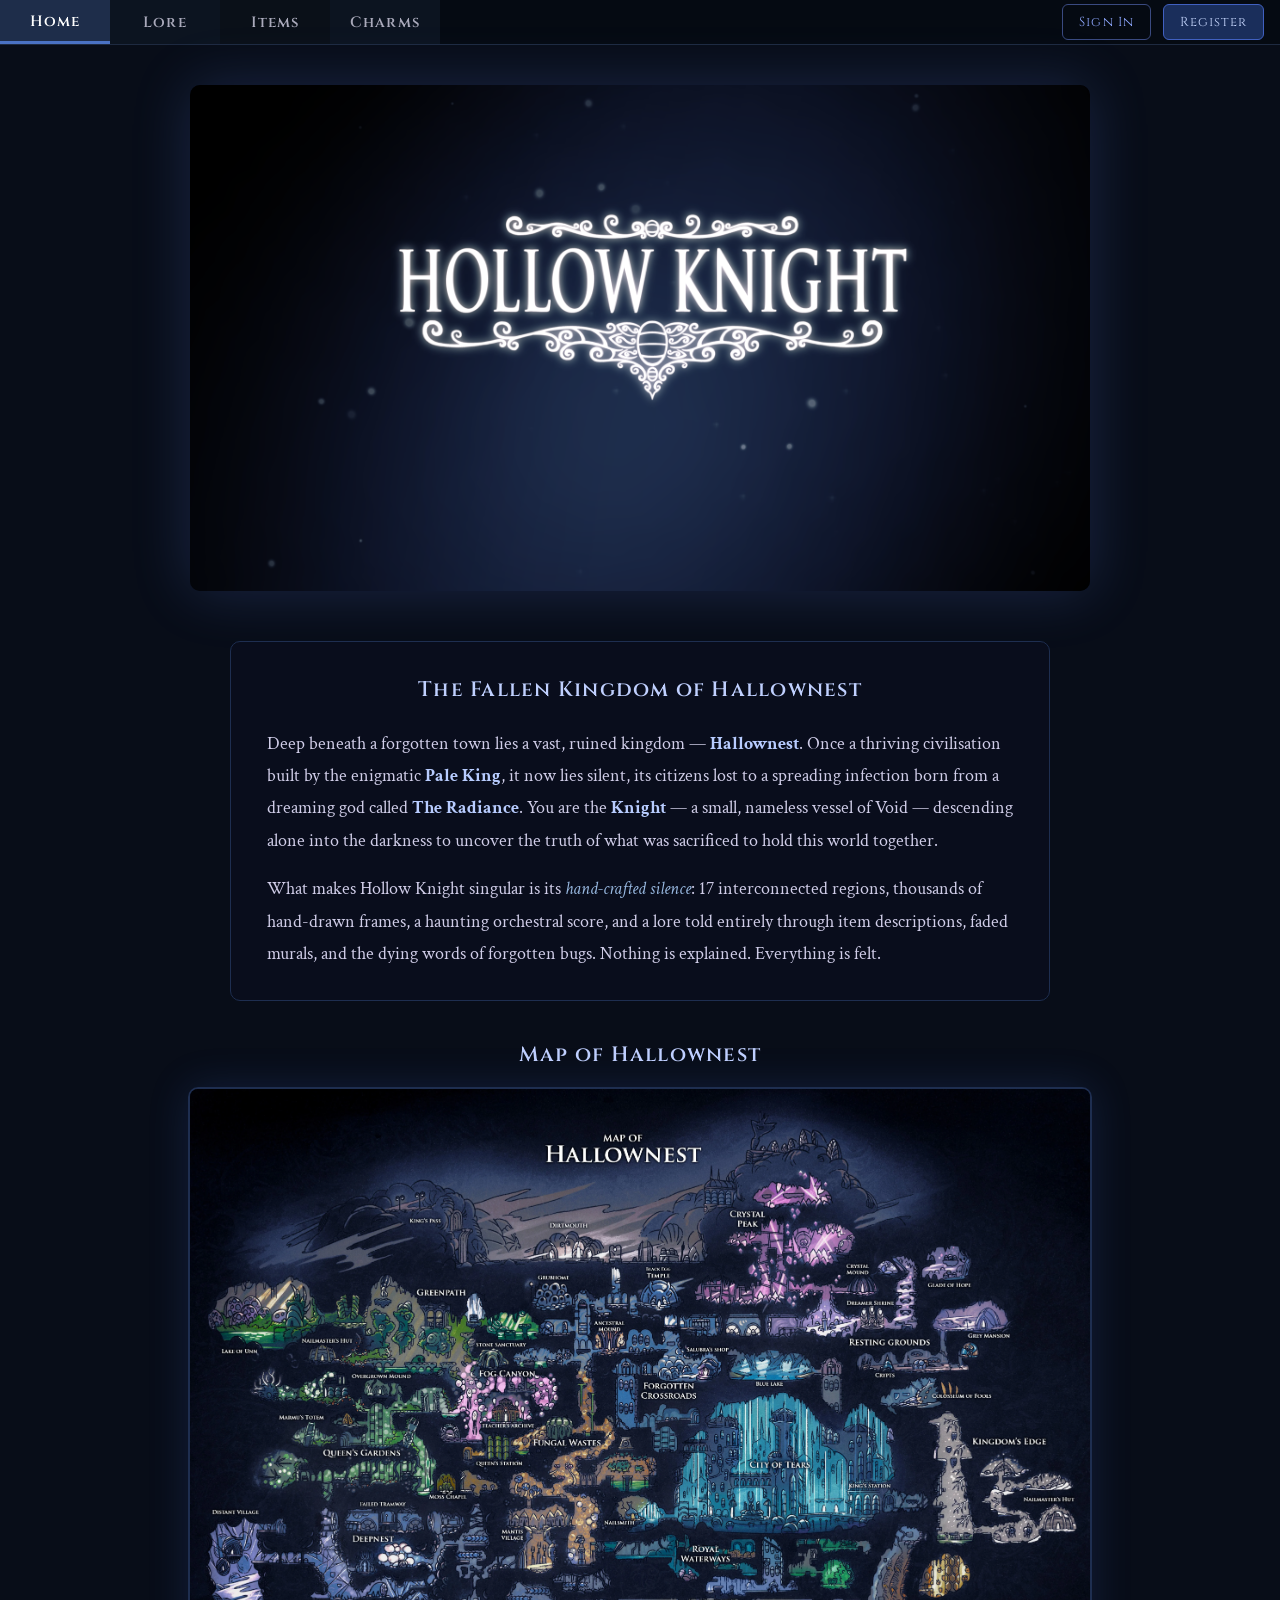
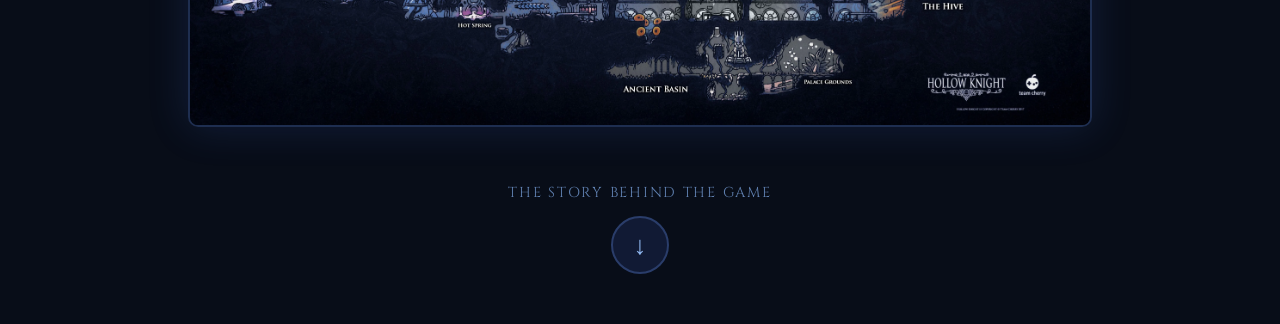
==== index.html @ 44ff976a "Rename Index.html to index.html" ====
<!doctype html>
<html lang="en">
    <head>
        <meta charset="UTF-8" />
        <meta name="viewport" content="width=device-width, initial-scale=1.0" />
        <title>Hollow Knight — Home</title>
        <link rel="stylesheet" href="home.css" />
        <link rel="stylesheet" href="login.css" />
        <link
            href="https://fonts.googleapis.com/css2?family=Cinzel:wght@400;600;700&family=Crimson+Text:ital,wght@0,400;0,600;1,400&display=swap"
            rel="stylesheet"
        />
    </head>
    <body>
        <nav>
            <div class="nav-left">
                <a href="Index.html"><div class="navbar n1 active">Home</div></a>
                <a href="Lore.html"><div class="navbar n2">Lore</div></a>
                <a href="Item.html"><div class="navbar n3">Items</div></a>
                <a href="Charms.html"><div class="navbar n4">Charms</div></a>
            </div>
            <div class="nav-right" id="nav-right"></div>
        </nav>

        <canvas
            id="hk-canvas"
            style="
                position: fixed;
                top: 0;
                left: 0;
                width: 100%;
                height: 100%;
                pointer-events: none;
                z-index: 0;
            "
        ></canvas>

        <script src="hk-particles.js"></script>

        <div class="page active" id="page-home">
            <div class="hero-title">
                <img
                    src="hollow-knight-title-screen-backgrounds-v0-nmp5drgyfmb61.png"
                    alt="Hollow Knight Title"
                    class="title-img"
                />
            </div>

            <div class="lore-brief">
                <h2 class="section-heading">
                    The Fallen Kingdom of Hallownest
                </h2>
                <p>
                    Deep beneath a forgotten town lies a vast, ruined kingdom —
                    <strong>Hallownest</strong>. Once a thriving civilisation
                    built by the enigmatic <strong>Pale King</strong>, it now
                    lies silent, its citizens lost to a spreading infection born
                    from a dreaming god called <strong>The Radiance</strong>.
                    You are the <strong>Knight</strong> — a small, nameless
                    vessel of Void — descending alone into the darkness to
                    uncover the truth of what was sacrificed to hold this world
                    together.
                </p>
                <p>
                    What makes Hollow Knight singular is its
                    <em>hand-crafted silence</em>: 17 interconnected regions,
                    thousands of hand-drawn frames, a haunting orchestral score,
                    and a lore told entirely through item descriptions, faded
                    murals, and the dying words of forgotten bugs. Nothing is
                    explained. Everything is felt.
                </p>
            </div>

            <div class="map-section">
                <h2 class="section-heading">Map of Hallownest</h2>
                <div class="map-wrapper">
                    <img
                        src="Lore/imgh3.jpg"
                        alt="Map of Hallownest"
                        class="map-img"
                    />
                    <div class="map-overlay">
                        <span>Hover to explore</span>
                    </div>
                </div>
            </div>

            <div class="arrow-section">
                <p class="arrow-label">The Story Behind the Game</p>
                <button class="arrow-btn" onclick="showPage('page-teamcherry')">
                    <span class="arrow-icon">&#8595;</span>
                </button>
            </div>
        </div>

        <div class="page" id="page-teamcherry">
            <div class="back-btn-wrap">
                <button class="back-btn" onclick="showPage('page-home')">
                    &#8593; Back
                </button>
            </div>

            <div class="tc-content">
                <div class="tc-header">
                    <img
                        src="download.png"
                        alt="Team Cherry Logo"
                        class="tc-logo"
                    />
                    <h2 class="tc-title">How Team Cherry Made Hollow Knight</h2>
                </div>

                <div class="tc-story">
                    <div class="story-card">
                        <div class="story-num">01</div>
                        <div class="story-text">
                            <h3>Three People. One Dream.</h3>
                            <p>
                                Hollow Knight was created by
                                <strong>Team Cherry</strong> — a tiny studio of
                                just three people based in Adelaide, Australia:
                                <strong>Ari Gibson</strong> (art & direction),
                                <strong>William Pellen</strong> (programming &
                                design), and
                                <strong>David Kazi</strong> (business). It began
                                as a small prototype for a 2014 game jam.
                            </p>
                        </div>
                    </div>

                    <div class="story-card">
                        <div class="story-num">02</div>
                        <div class="story-text">
                            <h3>Kickstarter & The Community</h3>
                            <p>
                                In 2014, Team Cherry launched a
                                <strong>Kickstarter campaign</strong> with a
                                modest goal of $35,000 AUD. The community
                                responded overwhelmingly — they raised over
                                <strong>$57,000</strong>. That faith from
                                backers gave them the runway to build something
                                far larger than originally planned.
                            </p>
                        </div>
                    </div>

                    <div class="story-card">
                        <div class="story-num">03</div>
                        <div class="story-text">
                            <h3>Two and a Half Years of Craft</h3>
                            <p>
                                Development stretched from 2014 to early 2017.
                                Every frame of animation was hand-drawn. Every
                                room was built by hand. The composer
                                <strong>Christopher Larkin</strong> wrote a full
                                orchestral score alone. The team worked with
                                extraordinary discipline to build one of the
                                largest indie games of its era.
                            </p>
                        </div>
                    </div>

                    <div class="story-card">
                        <div class="story-num">04</div>
                        <div class="story-text">
                            <h3>Launch & Legacy</h3>
                            <p>
                                Hollow Knight released on
                                <strong>February 24, 2017</strong> for PC. It
                                sold over <strong>2.8 million copies</strong> in
                                its first two years with zero marketing —
                                entirely by word of mouth. It is now considered
                                one of the greatest indie games ever made, and
                                its sequel <em>Silksong</em> is one of the most
                                anticipated games in the industry.
                            </p>
                        </div>
                    </div>
                </div>

                <div class="thank-you">
                    <div class="divider"></div>
                    <p class="thank-text">
                        Thank you, <strong>Team Cherry</strong> — for proving
                        that three people, a dream, and an obsessive love of
                        craft can create something that millions of people will
                        carry with them forever.
                    </p>
                    <img
                        src="download.png"
                        alt="Team Cherry"
                        class="tc-logo-sm"
                    />
                </div>
            </div>
        </div>

        <div class="modal-overlay" id="modal-overlay">
            <div class="modal" id="modal">
                <button class="modal-close" id="modal-close">&#x2715;</button>
                <div class="modal-panel" id="panel-login">
                    <div class="modal-icon">&#9670;</div>
                    <h2 class="modal-title">Welcome Back</h2>
                    <p class="modal-sub">Sign in to your Hallownest account</p>
                    <div class="form-group">
                        <label>Username</label>
                        <input
                            type="text"
                            id="login-username"
                            placeholder="Enter your username"
                            autocomplete="off"
                        />
                    </div>
                    <div class="form-group">
                        <label>Password</label>
                        <input
                            type="password"
                            id="login-password"
                            placeholder="Enter your password"
                        />
                    </div>
                    <div class="form-error" id="login-error"></div>
                    <button class="btn-primary" id="btn-login">Sign In</button>
                    <p class="modal-switch">
                        No account?
                        <span class="switch-link" id="go-register"
                            >Create one</span
                        >
                    </p>
                </div>
                <div class="modal-panel hidden" id="panel-register">
                    <div class="modal-icon">&#9670;</div>
                    <h2 class="modal-title">Join Hallownest</h2>
                    <p class="modal-sub">Create your account</p>
                    <div class="form-group">
                        <label>Username</label>
                        <input
                            type="text"
                            id="reg-username"
                            placeholder="Choose a username"
                            autocomplete="off"
                        />
                    </div>
                    <div class="form-group">
                        <label>Email</label>
                        <input
                            type="email"
                            id="reg-email"
                            placeholder="Your email address"
                        />
                    </div>
                    <div class="form-group">
                        <label>Password</label>
                        <input
                            type="password"
                            id="reg-password"
                            placeholder="Create a password"
                        />
                    </div>
                    <div class="form-group">
                        <label>Confirm Password</label>
                        <input
                            type="password"
                            id="reg-confirm"
                            placeholder="Repeat your password"
                        />
                    </div>
                    <div class="form-error" id="reg-error"></div>
                    <div class="form-success" id="reg-success"></div>
                    <button class="btn-primary" id="btn-register">
                        Create Account
                    </button>
                    <p class="modal-switch">
                        Already have one?
                        <span class="switch-link" id="go-login">Sign in</span>
                    </p>
                </div>
            </div>
        </div>

        <script src="home.js"></script>
        <script src="Login.js"></script>
    </body>
</html>
---- home.css ----
* {
    margin: 0;
    padding: 0;
    box-sizing: border-box;
}

a {
    text-decoration: none;
}

body {
    background-color: #080d18;
    color: #d0cde8;
    font-family: "Crimson Text", Georgia, serif;
    font-size: 18px;
    overflow-x: hidden;
}

header {
    position: sticky;
    top: 0;
    z-index: 100;
}

nav {
    background-color: #050a12;
    display: flex;
    justify-content: flex-start;
    border-bottom: 1px solid #1e2a40;
    align-items: center;
}

.nav-left {
    display: flex;
    align-items: center;
    flex-wrap: wrap;
}

.nav-right {
    display: flex;
    gap: 12px;
    margin-left: auto;
    align-items: center;
    padding-right: 16px;
}

.nav-btn {
    font-family: "Cinzel", serif;
    font-size: 13px;
    letter-spacing: 0.08em;
    padding: 8px 16px;
    border-radius: 6px;
    cursor: pointer;
    transition: all 0.2s ease;
}

.nav-btn.outline {
    background: transparent;
    color: #8fa8ff;
    border: 1px solid #3a4a80;
}

.nav-btn.outline:hover {
    background: rgba(60, 90, 160, 0.2);
}

.nav-btn.solid {
    background: rgba(40, 70, 140, 0.6);
    color: #c8d8ff;
    border: 1px solid #4060c0;
}

.nav-btn.solid:hover {
    background: rgba(60, 100, 200, 0.8);
}

.nav-user {
    font-family: "Cinzel", serif;
    font-size: 13px;
    letter-spacing: 0.08em;
    color: #8fa8ff;
    padding: 0 4px;
}

.navbar {
    color: #aab;
    width: 110px;
    height: 44px;
    font-size: 15px;
    font-family: "Cinzel", serif;
    font-weight: 600;
    letter-spacing: 0.07em;
    display: flex;
    align-items: center;
    justify-content: center;
    transition:
        background 0.2s,
        color 0.2s;
    cursor: pointer;
}

.n1 {
    background: #0a1018;
}
.n2 {
    background: #0c1420;
}
.n3 {
    background: #0a1018;
}
.n4 {
    background: #0c1420;
}
.n5 {
    background: #0c1420;
}

.navbar:hover {
    background: #1c2840;
    color: #ffffff;
}

.navbar.active {
    background: #1e2d4a;
    color: #ffffff;
    border-bottom: 2px solid #4a72c4;
    box-shadow: inset 0 -1px 0 #4a72c4;
}

.page {
    display: none;
    position: relative;
    z-index: 1;
    animation: fadeIn 0.6s ease;
}

.page.active {
    display: block;
}

@keyframes fadeIn {
    from {
        opacity: 0;
        transform: translateY(20px);
    }
    to {
        opacity: 1;
        transform: translateY(0);
    }
}

.hero-title {
    width: 100%;
    display: flex;
    justify-content: center;
    align-items: center;
    padding: 40px 20px 10px;
}

.title-img {
    width: 100%;
    max-width: 900px;
    border-radius: 10px;
    box-shadow: 0 0 60px rgba(100, 140, 255, 0.2);
    transition: box-shadow 0.3s;
}

.title-img:hover {
    box-shadow: 0 0 90px rgba(120, 160, 255, 0.35);
}

.lore-brief {
    max-width: 820px;
    margin: 40px auto;
    padding: 30px 36px;
    background: rgba(10, 15, 30, 0.85);
    border: 1px solid #1e2e50;
    border-radius: 10px;
    line-height: 1.8;
    backdrop-filter: blur(4px);
}

.lore-brief p {
    margin-bottom: 16px;
}
.lore-brief p:last-child {
    margin-bottom: 0;
}
.lore-brief strong {
    color: #b8ccff;
}
.lore-brief em {
    color: #98b8e0;
    font-style: italic;
}

.section-heading {
    font-family: "Cinzel", serif;
    font-size: 1.3rem;
    font-weight: 600;
    color: #c0d0ff;
    letter-spacing: 0.06em;
    margin-bottom: 18px;
    text-align: center;
}

.map-section {
    max-width: 980px;
    margin: 10px auto 40px;
    padding: 0 20px;
    text-align: center;
}

.map-wrapper {
    position: relative;
    display: inline-block;
    border-radius: 10px;
    overflow: hidden;
    border: 2px solid #1e2e50;
    box-shadow: 0 0 40px rgba(60, 100, 200, 0.2);
    transition: box-shadow 0.4s;
    cursor: zoom-in;
}

.map-wrapper:hover {
    box-shadow: 0 0 70px rgba(80, 130, 255, 0.35);
}

.map-img {
    width: 100%;
    max-width: 900px;
    display: block;
    transition: transform 0.5s ease;
}

.map-wrapper:hover .map-img {
    transform: scale(1.03);
}

.map-overlay {
    position: absolute;
    bottom: 0;
    left: 0;
    right: 0;
    background: linear-gradient(transparent, rgba(5, 10, 25, 0.85));
    padding: 30px 20px 14px;
    color: #7090c0;
    font-family: "Cinzel", serif;
    font-size: 0.85rem;
    letter-spacing: 0.1em;
    text-transform: uppercase;
    opacity: 0;
    transition: opacity 0.3s;
}

.map-wrapper:hover .map-overlay {
    opacity: 1;
}

.arrow-section {
    text-align: center;
    padding: 10px 0 50px;
}

.arrow-label {
    font-family: "Cinzel", serif;
    font-size: 0.9rem;
    letter-spacing: 0.12em;
    color: #6080b0;
    text-transform: uppercase;
    margin-bottom: 14px;
}

.arrow-btn {
    background: rgba(20, 30, 60, 0.8);
    border: 2px solid #2a3d6a;
    border-radius: 50%;
    width: 58px;
    height: 58px;
    cursor: pointer;
    transition:
        background 0.25s,
        border-color 0.25s,
        transform 0.2s;
    display: inline-flex;
    align-items: center;
    justify-content: center;
}

.arrow-btn:hover {
    background: rgba(40, 70, 130, 0.9);
    border-color: #6090d0;
    transform: translateY(4px);
}

.arrow-icon {
    font-size: 1.6rem;
    color: #90b8f0;
    animation: bounce 1.6s ease-in-out infinite;
}

@keyframes bounce {
    0%,
    100% {
        transform: translateY(0);
    }
    50% {
        transform: translateY(6px);
    }
}

.back-btn-wrap {
    padding: 18px 30px 0;
}

.back-btn {
    background: transparent;
    border: 1px solid #2a3d6a;
    color: #7090c0;
    font-family: "Cinzel", serif;
    font-size: 0.85rem;
    letter-spacing: 0.08em;
    padding: 8px 18px;
    cursor: pointer;
    border-radius: 4px;
    transition:
        background 0.2s,
        color 0.2s;
}

.back-btn:hover {
    background: #1a2640;
    color: #b0c8f0;
}

.tc-content {
    max-width: 860px;
    margin: 0 auto;
    padding: 20px 20px 60px;
}

.tc-header {
    display: flex;
    align-items: center;
    gap: 24px;
    margin-bottom: 36px;
    padding: 24px 30px;
    background: rgba(10, 15, 30, 0.8);
    border: 1px solid #1e2e50;
    border-radius: 10px;
}

.tc-logo {
    width: 90px;
    height: 90px;
    object-fit: contain;
    filter: brightness(0.9);
    border-radius: 8px;
    flex-shrink: 0;
}

.tc-title {
    font-family: "Cinzel", serif;
    font-size: 1.5rem;
    font-weight: 600;
    color: #c0d0ff;
    letter-spacing: 0.04em;
    line-height: 1.4;
}

.tc-story {
    display: flex;
    flex-direction: column;
    gap: 18px;
}

.story-card {
    display: flex;
    gap: 24px;
    align-items: flex-start;
    background: rgba(10, 15, 30, 0.8);
    border: 1px solid #1a2840;
    border-radius: 10px;
    padding: 24px 28px;
    transition:
        border-color 0.25s,
        transform 0.25s,
        box-shadow 0.25s;
    opacity: 0;
    transform: translateY(24px);
}

.story-card.visible {
    opacity: 1;
    transform: translateY(0);
    transition:
        opacity 0.5s ease,
        transform 0.5s ease,
        border-color 0.25s,
        box-shadow 0.25s;
}

.story-card:hover {
    border-color: #3050a0;
    transform: translateX(6px);
    box-shadow: -4px 0 20px rgba(60, 100, 200, 0.15);
}

.story-num {
    font-family: "Cinzel", serif;
    font-size: 2rem;
    font-weight: 700;
    color: #1e3060;
    line-height: 1;
    flex-shrink: 0;
    width: 48px;
    margin-top: 2px;
}

.story-text h3 {
    font-family: "Cinzel", serif;
    font-size: 1rem;
    font-weight: 600;
    color: #9ab0e0;
    margin-bottom: 8px;
    letter-spacing: 0.04em;
}

.story-text p {
    line-height: 1.75;
    color: #b0b8d0;
}

.story-text strong {
    color: #c0d0ff;
}
.story-text em {
    color: #90a8d8;
    font-style: italic;
}

.thank-you {
    text-align: center;
    margin-top: 40px;
}

.divider {
    width: 160px;
    height: 1px;
    background: linear-gradient(to right, transparent, #2a4070, transparent);
    margin: 0 auto 28px;
}

.thank-text {
    font-size: 1.1rem;
    line-height: 1.8;
    color: #8098c0;
    max-width: 580px;
    margin: 0 auto 20px;
}

.thank-text strong {
    color: #b0c8f0;
}

.tc-logo-sm {
    width: 54px;
    height: 54px;
    object-fit: contain;
    opacity: 0.6;
    filter: brightness(0.85);
}

:root {
    --border:   #1e2e50;
    --border2:  #2a3d6a;
    --text:     #c0c8e0;
    --text-dim: #7080a8;
    --accent:   #8ab0f0;
    --accent2:  #c0d0ff;
    --void:     #4060c0;
}

.modal-overlay {
    position: fixed;
    inset: 0;
    background: rgba(4, 8, 18, 0.85);
    backdrop-filter: blur(6px);
    z-index: 500;
    display: flex;
    align-items: center;
    justify-content: center;
    opacity: 0;
    pointer-events: none;
    transition: opacity 0.3s ease;
}

.modal-overlay.open {
    opacity: 1;
    pointer-events: all;
}

.modal {
    background: #090f20;
    border: 1px solid var(--border2);
    border-radius: 12px;
    padding: 40px 44px 36px;
    width: 100%;
    max-width: 420px;
    position: relative;
    box-shadow: 0 0 60px rgba(40, 80, 200, 0.18);
    transform: translateY(24px);
    transition: transform 0.35s ease;
}

.modal-overlay.open .modal {
    transform: translateY(0);
}

.modal-close {
    position: absolute;
    top: 14px;
    right: 18px;
    background: transparent;
    border: none;
    color: var(--text-dim);
    font-size: 1.1rem;
    cursor: pointer;
    transition: color 0.2s;
    padding: 4px 6px;
}

.modal-close:hover {
    color: var(--accent2);
}

.modal-icon {
    text-align: center;
    font-size: 1.6rem;
    color: var(--void);
    margin-bottom: 14px;
    opacity: 0.7;
}

.modal-title {
    font-family: "Cinzel", serif;
    font-size: 1.35rem;
    font-weight: 700;
    color: var(--accent2);
    letter-spacing: 0.05em;
    text-align: center;
    margin-bottom: 6px;
}

.modal-sub {
    font-size: 0.95rem;
    color: var(--text-dim);
    text-align: center;
    margin-bottom: 28px;
}

.form-group {
    margin-bottom: 18px;
}

.form-group label {
    display: block;
    font-family: "Cinzel", serif;
    font-size: 0.72rem;
    letter-spacing: 0.1em;
    color: var(--text-dim);
    text-transform: uppercase;
    margin-bottom: 7px;
}

.form-group input {
    width: 100%;
    background: rgba(10, 16, 34, 0.9);
    border: 1px solid var(--border);
    border-radius: 5px;
    padding: 10px 14px;
    color: var(--text);
    font-family: "Crimson Text", Georgia, serif;
    font-size: 1rem;
    outline: none;
    transition: border-color 0.2s, box-shadow 0.2s;
}

.form-group input:focus {
    border-color: var(--void);
    box-shadow: 0 0 0 3px rgba(74, 114, 196, 0.15);
}

.form-group input::placeholder {
    color: #3a4a68;
}

.form-error {
    font-size: 0.88rem;
    color: #e07070;
    margin-bottom: 14px;
    min-height: 20px;
    text-align: center;
}

.form-success {
    font-size: 0.88rem;
    color: #70c090;
    margin-bottom: 14px;
    min-height: 20px;
    text-align: center;
}

.btn-primary {
    width: 100%;
    background: rgba(30, 50, 110, 0.9);
    border: 1px solid var(--void);
    color: var(--accent2);
    font-family: "Cinzel", serif;
    font-size: 0.85rem;
    font-weight: 600;
    letter-spacing: 0.1em;
    padding: 12px;
    cursor: pointer;
    border-radius: 5px;
    transition: background 0.2s, box-shadow 0.2s;
    text-transform: uppercase;
}

.btn-primary:hover {
    background: rgba(50, 80, 160, 0.95);
    box-shadow: 0 0 20px rgba(74, 114, 196, 0.3);
}

.btn-primary:active {
    transform: scale(0.98);
}

.modal-switch {
    text-align: center;
    margin-top: 18px;
    font-size: 0.9rem;
    color: var(--text-dim);
}

.switch-link {
    color: var(--accent);
    cursor: pointer;
    border-bottom: 1px solid transparent;
    transition: border-color 0.2s, color 0.2s;
}

.switch-link:hover {
    color: var(--accent2);
    border-bottom-color: var(--accent);
}

.modal-panel { display: block; }
.modal-panel.hidden { display: none; }
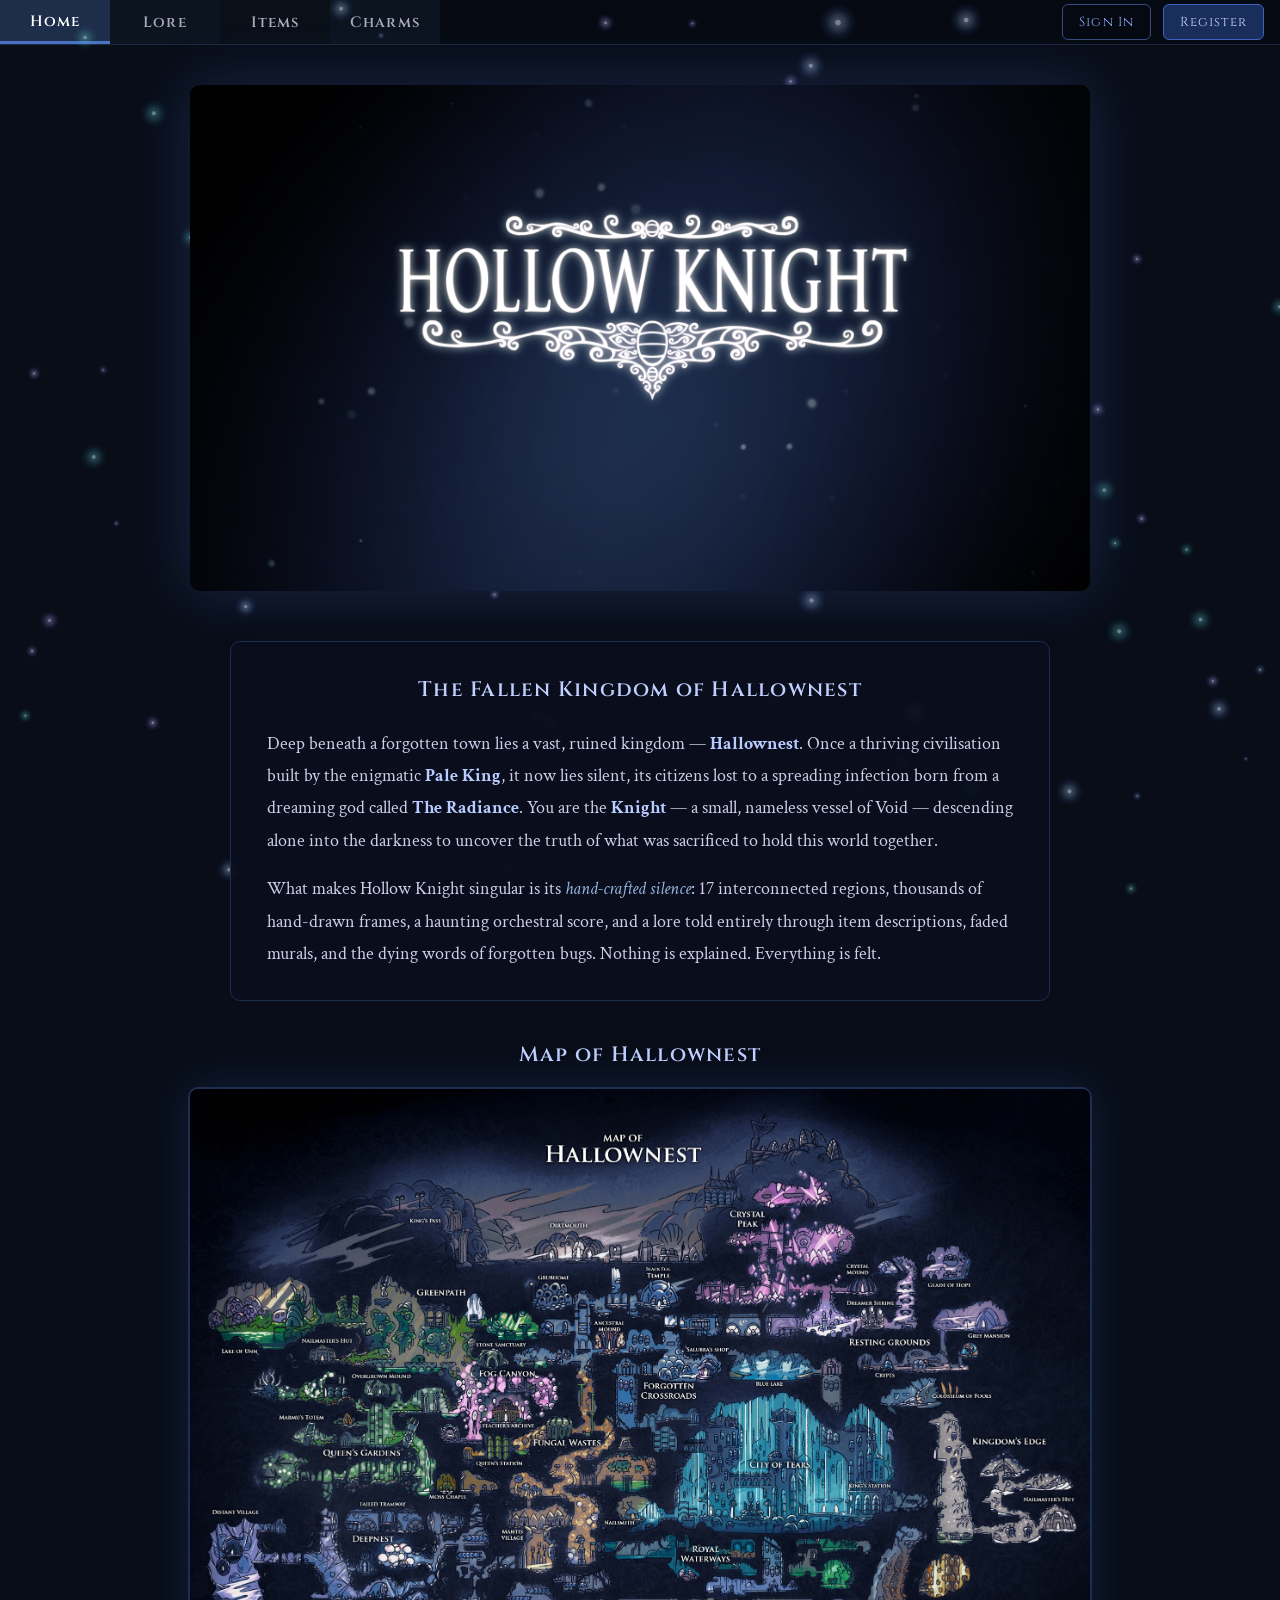
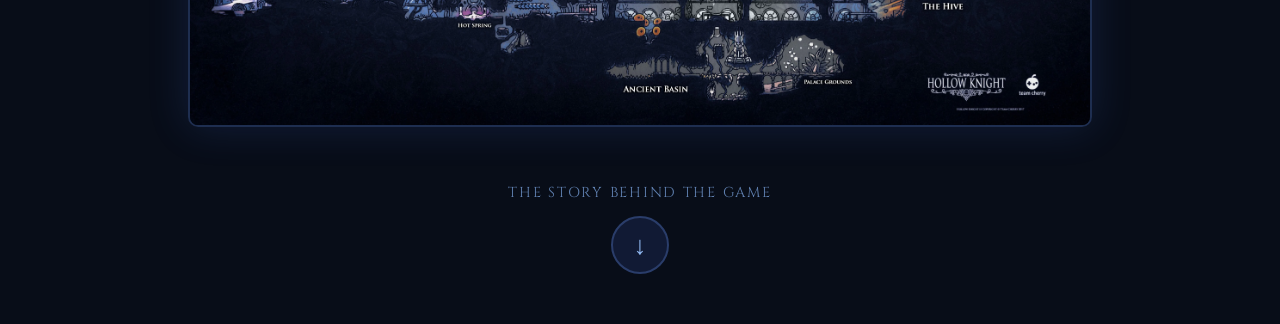
==== commit 6f026c9f: "fixed map" ====
--- a/index.html
+++ b/index.html
@@ -14,7 +14,7 @@
     <body>
         <nav>
             <div class="nav-left">
-                <a href="Index.html"><div class="navbar n1 active">Home</div></a>
+                <a href="index.html"><div class="navbar n1 active">Home</div></a>
                 <a href="Lore.html"><div class="navbar n2">Lore</div></a>
                 <a href="Item.html"><div class="navbar n3">Items</div></a>
                 <a href="Charms.html"><div class="navbar n4">Charms</div></a>
@@ -75,7 +75,7 @@
                 <h2 class="section-heading">Map of Hallownest</h2>
                 <div class="map-wrapper">
                     <img
-                        src="Lore/imgh3.jpg"
+                        src="/Lore/imgh3.jpg"
                         alt="Map of Hallownest"
                         class="map-img"
                     />
@@ -103,7 +103,7 @@
             <div class="tc-content">
                 <div class="tc-header">
                     <img
-                        src="download.png"
+                        src="/download.png"
                         alt="Team Cherry Logo"
                         class="tc-logo"
                     />
@@ -187,7 +187,7 @@
                         carry with them forever.
                     </p>
                     <img
-                        src="download.png"
+                        src="/download.png"
                         alt="Team Cherry"
                         class="tc-logo-sm"
                     />
@@ -278,7 +278,7 @@
             </div>
         </div>
 
-        <script src="home.js"></script>
+        <script src="Home.js"></script>
         <script src="Login.js"></script>
     </body>
 </html>
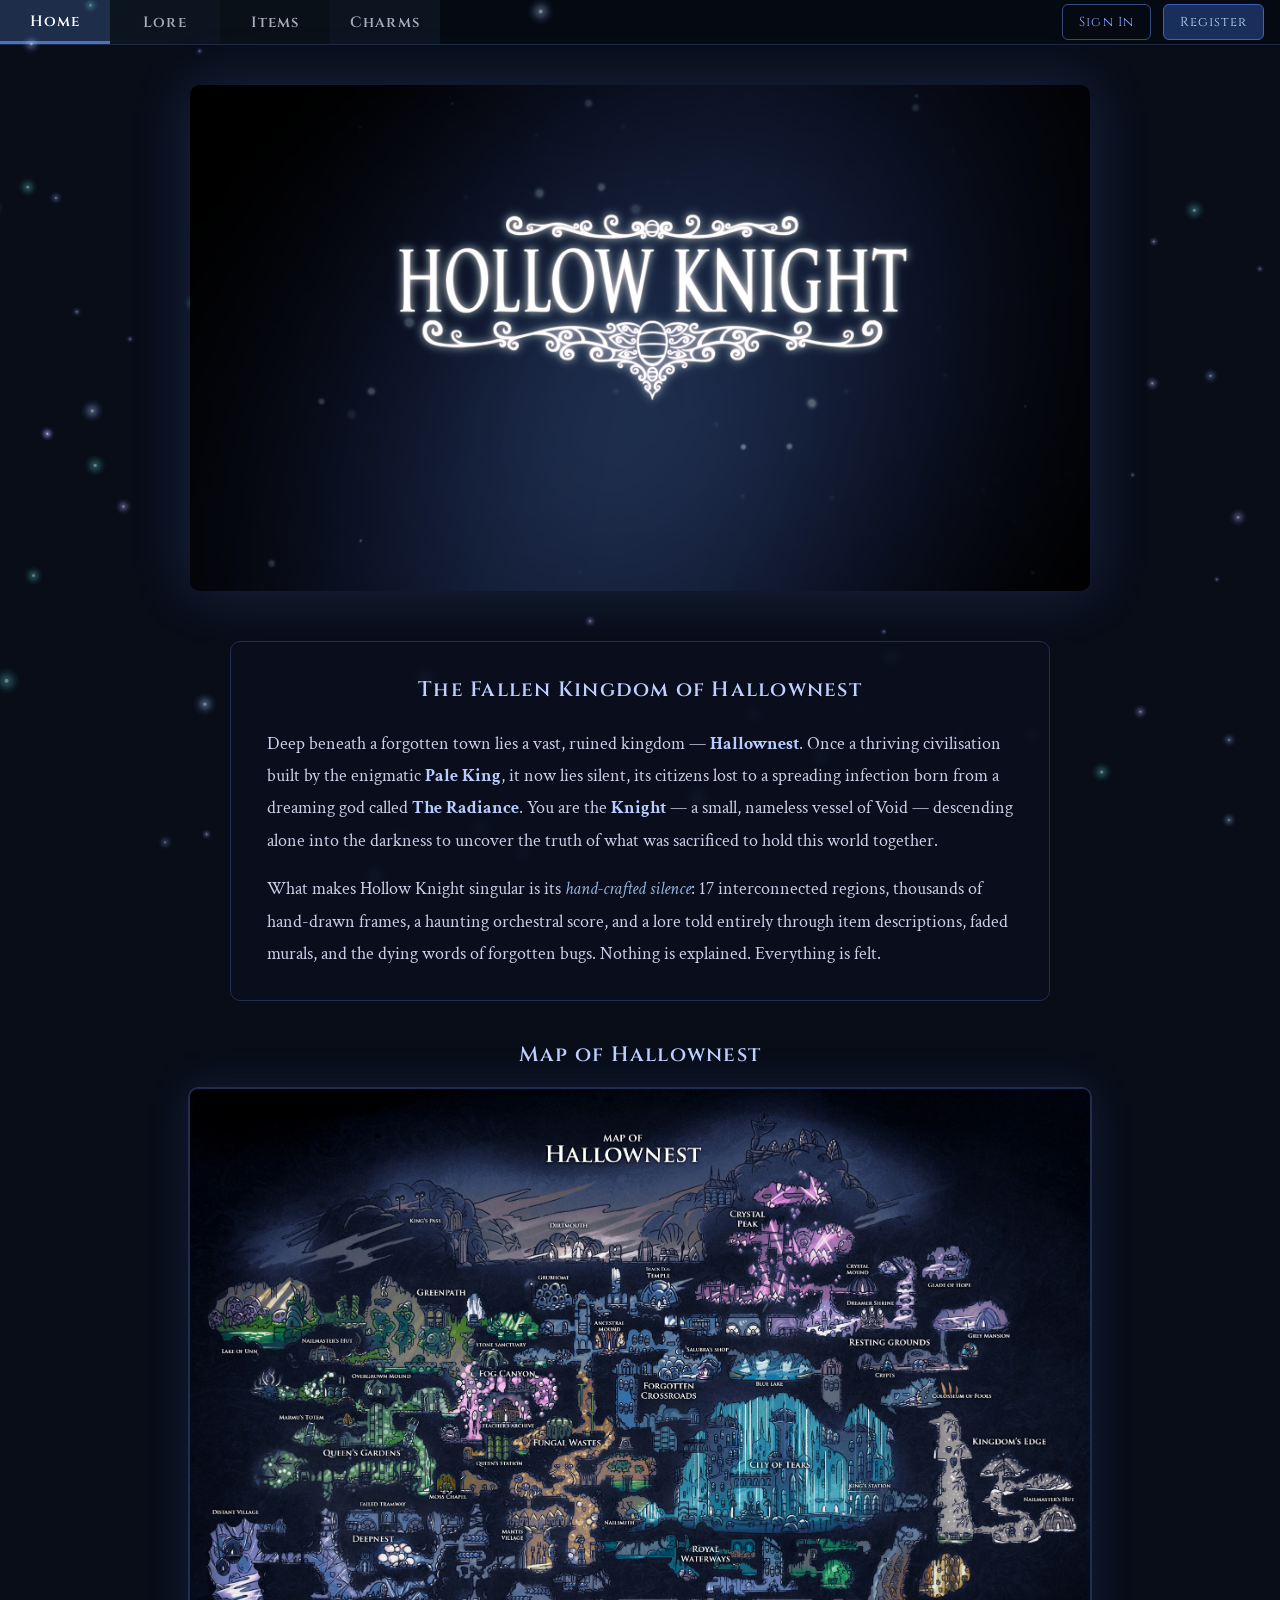
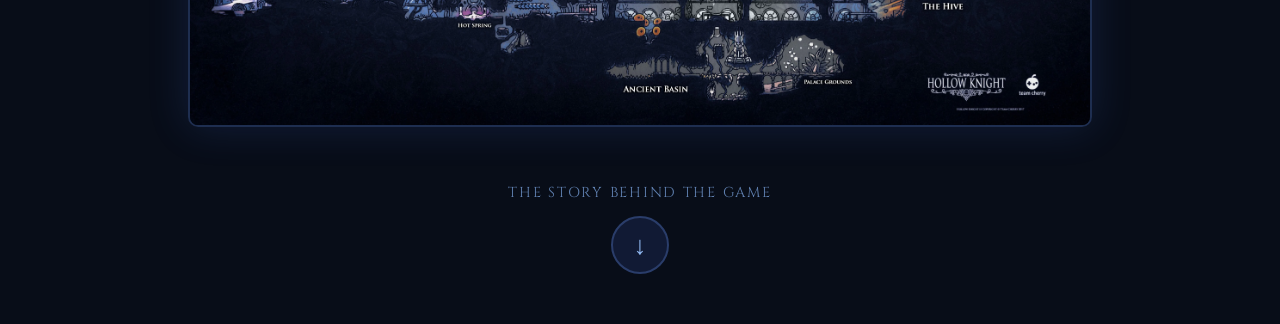
==== commit 358e60fa: "Update index.html" ====
--- a/index.html
+++ b/index.html
@@ -75,7 +75,7 @@
                 <h2 class="section-heading">Map of Hallownest</h2>
                 <div class="map-wrapper">
                     <img
-                        src="/Lore/imgh3.jpg"
+                        src="Lore/imgh3.jpg"
                         alt="Map of Hallownest"
                         class="map-img"
                     />
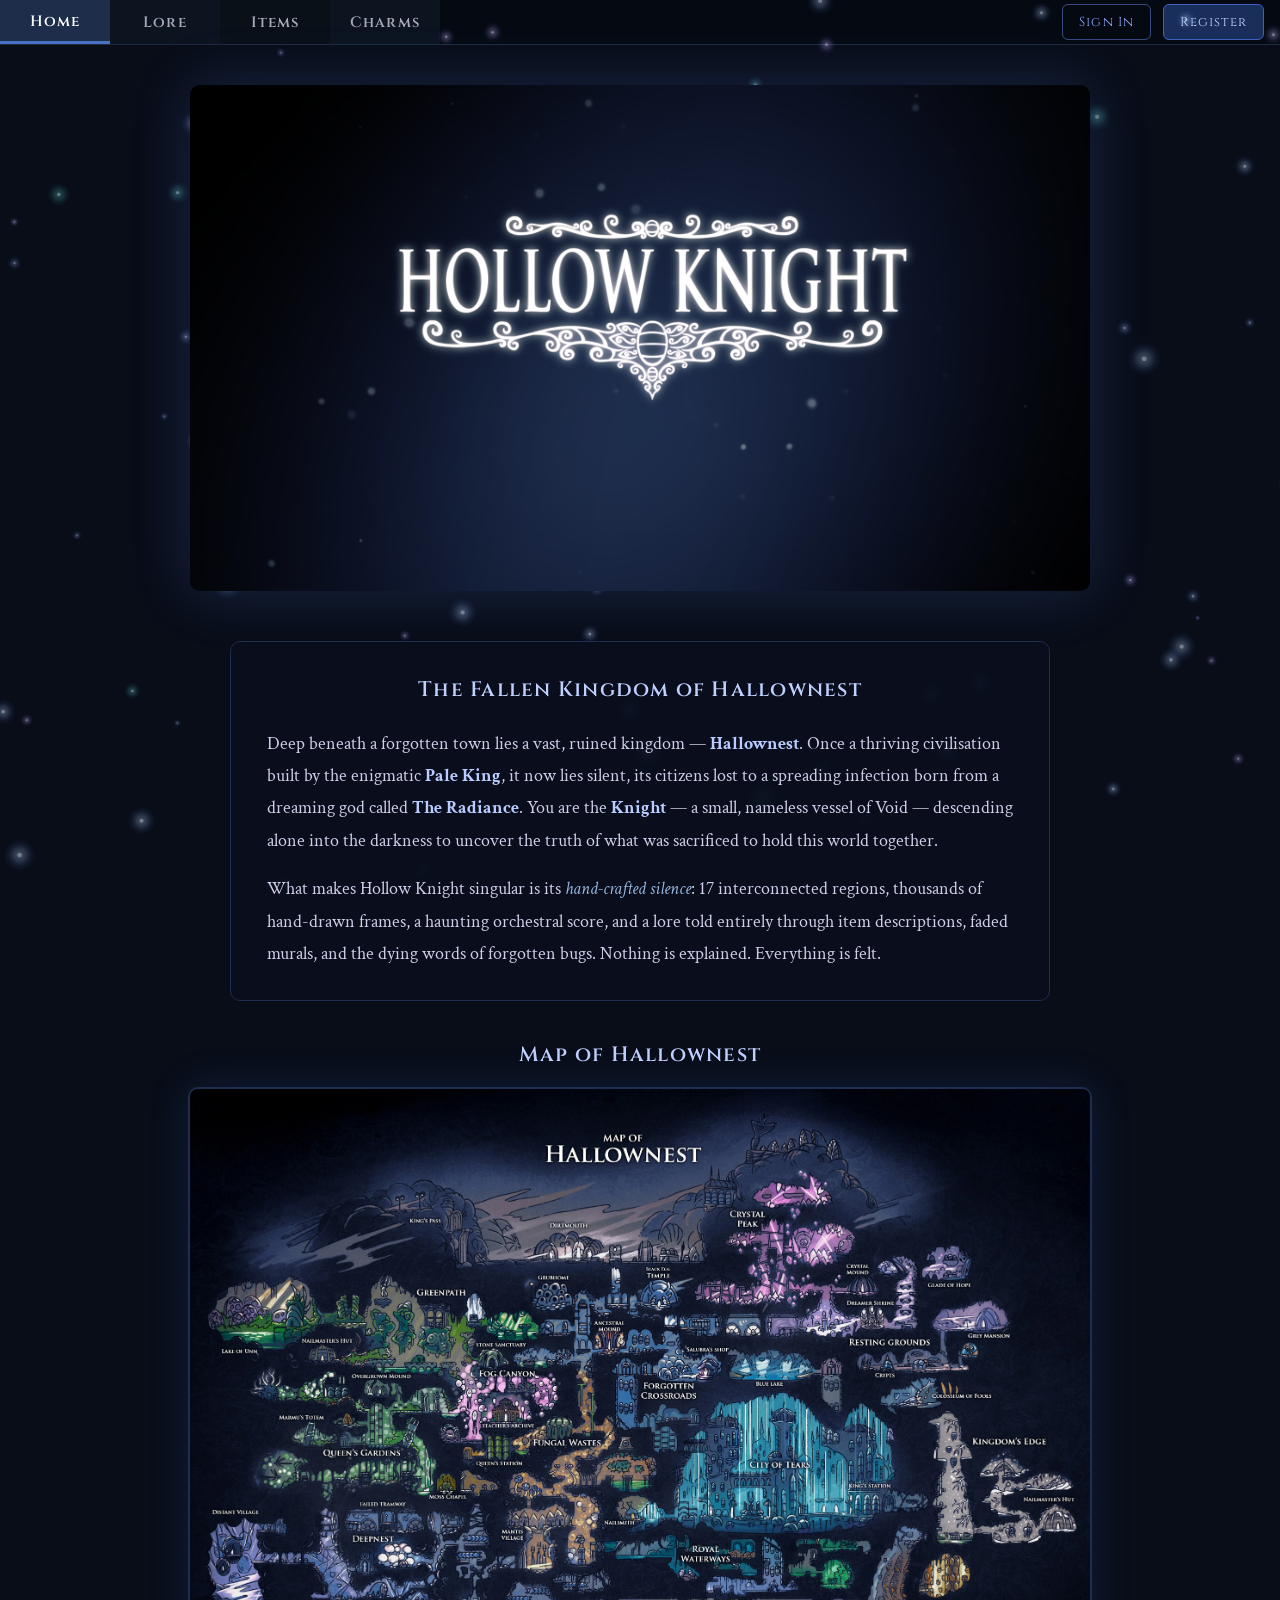
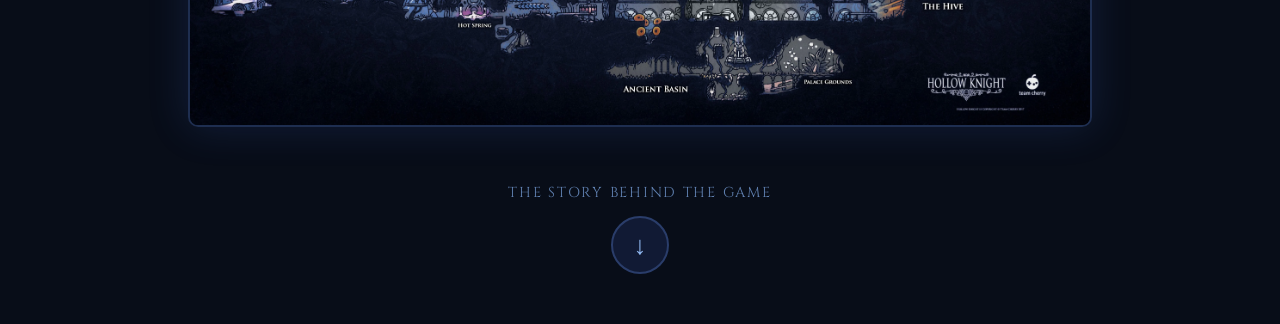
==== commit aa73b677: "Update index.html" ====
--- a/index.html
+++ b/index.html
@@ -103,7 +103,7 @@
             <div class="tc-content">
                 <div class="tc-header">
                     <img
-                        src="/download.png"
+                        src="download.png"
                         alt="Team Cherry Logo"
                         class="tc-logo"
                     />
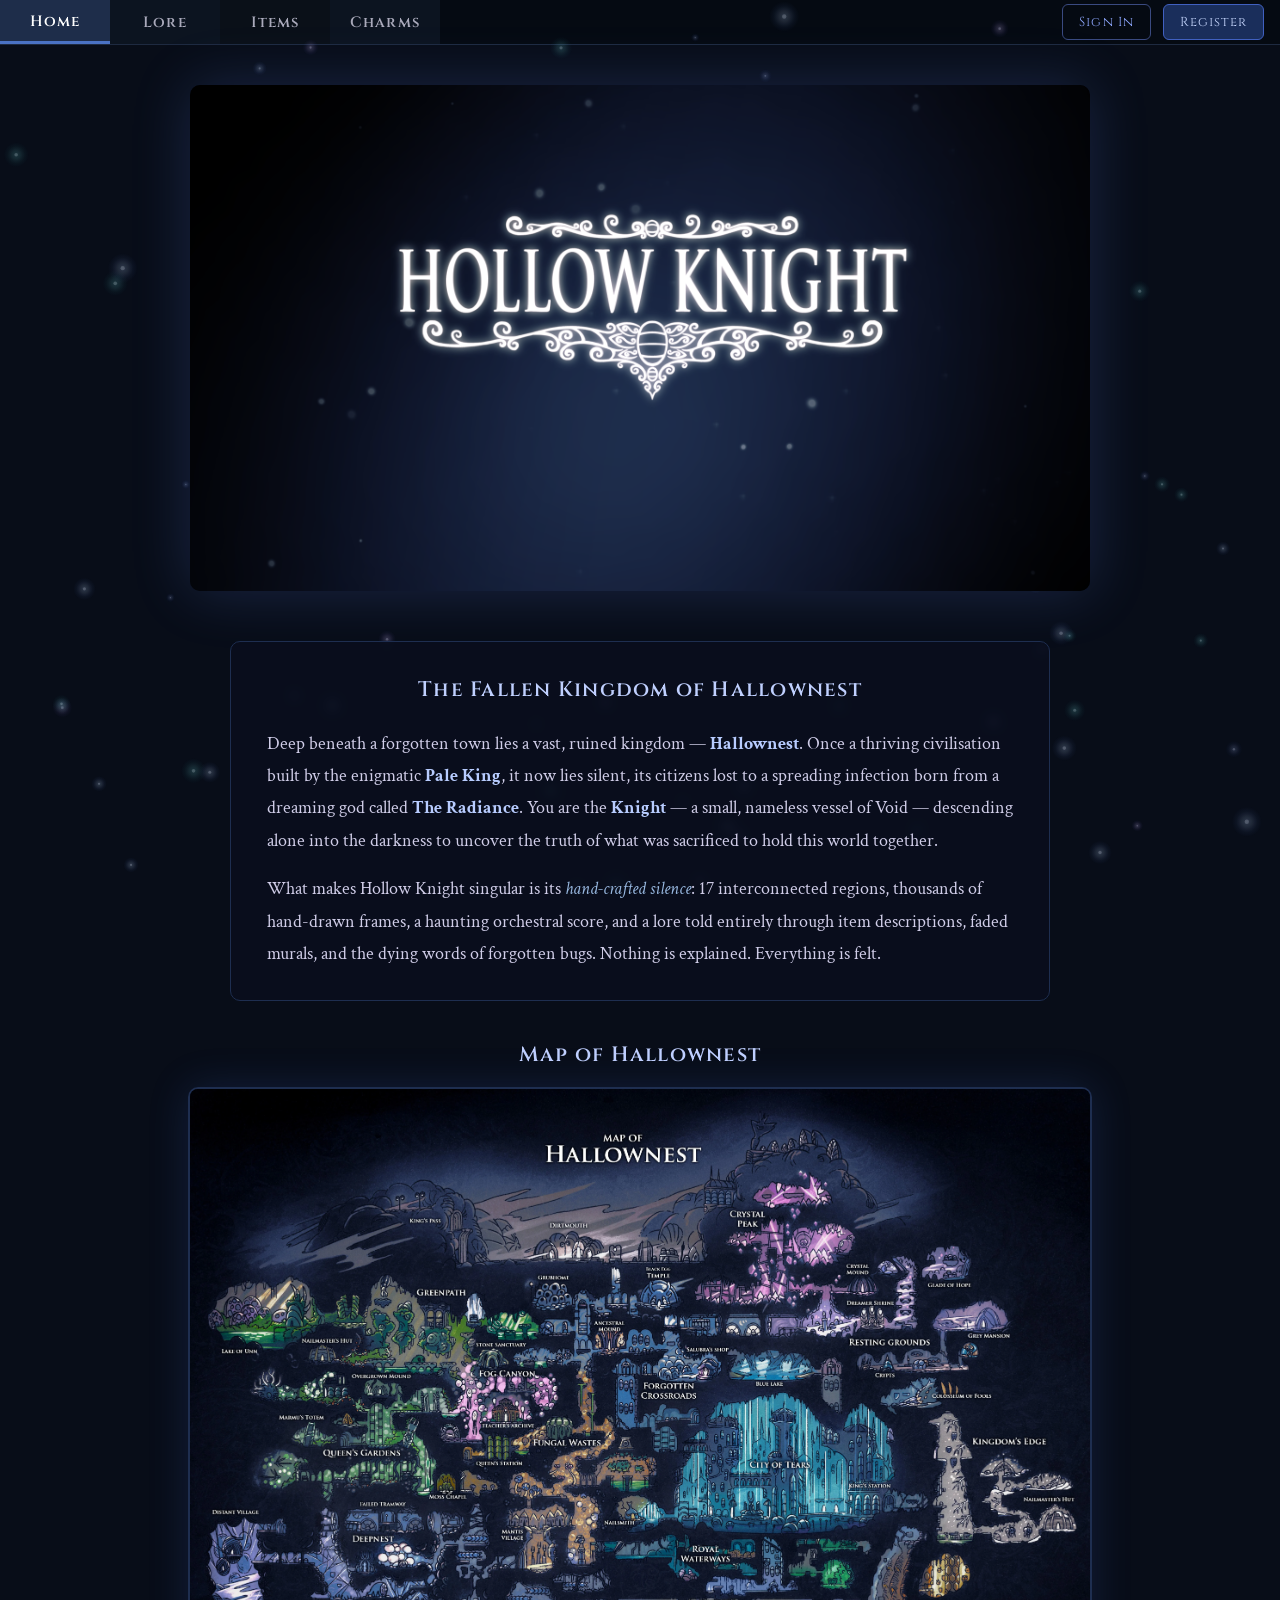
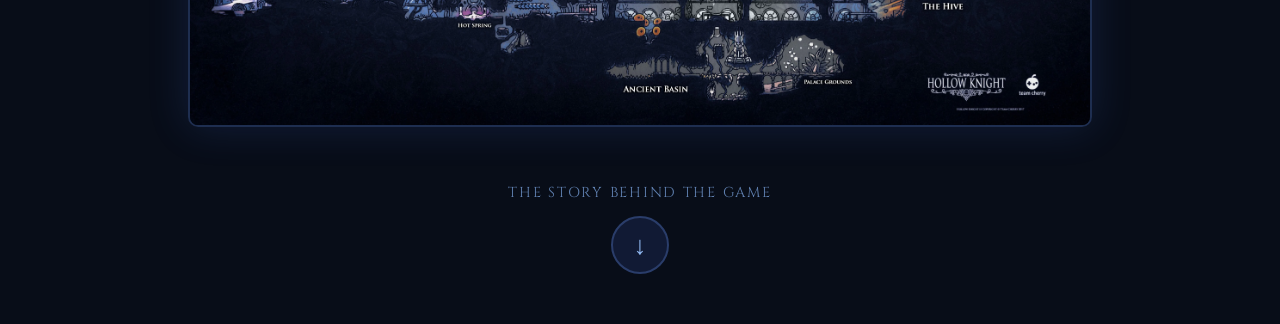
==== commit 55661f0a: "Fix image source path for Hallownest map" ====
--- a/index.html
+++ b/index.html
@@ -75,7 +75,7 @@
                 <h2 class="section-heading">Map of Hallownest</h2>
                 <div class="map-wrapper">
                     <img
-                        src="Lore/imgh3.jpg"
+                        src="/Lore/imgh3.jpg"
                         alt="Map of Hallownest"
                         class="map-img"
                     />
